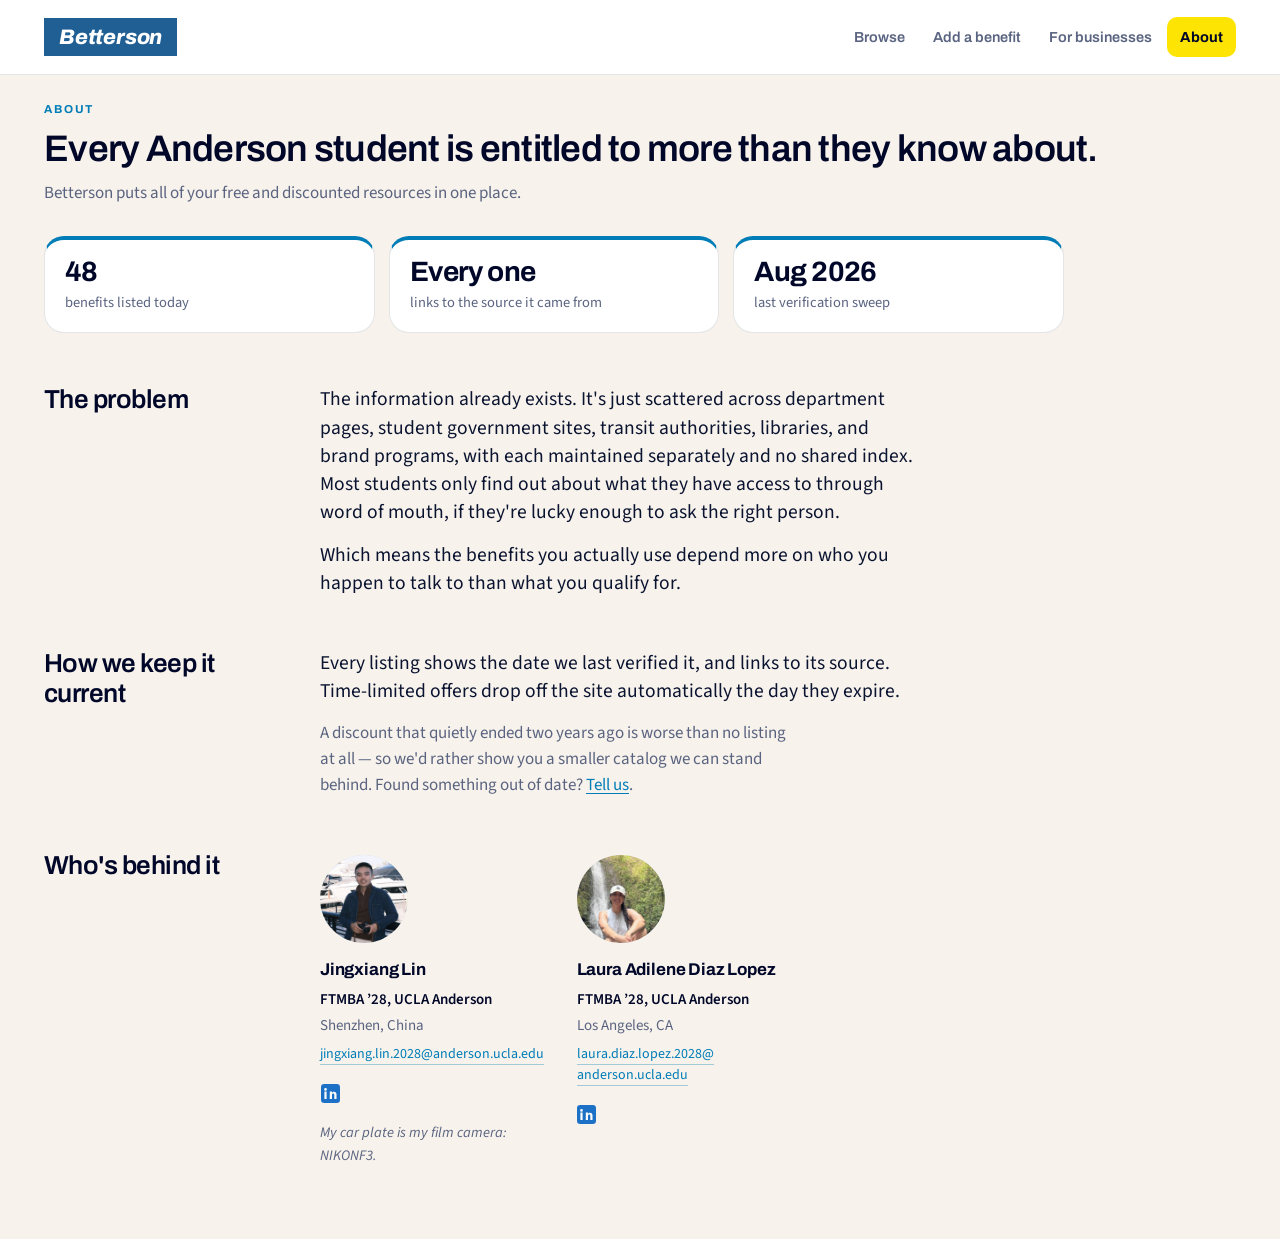
==== about.html @ f52b0e6b "Use the LinkedIn mark instead of a text link Two underlined text links stacked under each other read" ====
<!DOCTYPE html>
<html lang="en">
<head>
<meta charset="utf-8">
<meta name="viewport" content="width=device-width, initial-scale=1">
<title>About — Betterson</title>
<link rel="preconnect" href="https://fonts.googleapis.com">
<link rel="preconnect" href="https://fonts.gstatic.com" crossorigin>
<link href="https://fonts.googleapis.com/css2?family=Archivo:ital,wght@0,500;0,600;0,700;1,700;1,800&family=Archivo+Black&family=Source+Sans+3:ital,wght@0,400;0,600;0,700;1,400&display=swap" rel="stylesheet">
<link rel="stylesheet" href="css/styles.css">
</head>
<body>

<header class="topbar">
  <div class="wrap topbar-inner">
    <a class="brand" href="index.html">Betterson</a>
    <nav class="topnav" aria-label="Main">
      <a href="index.html">Browse</a>
      <a href="add.html">Add a benefit</a>
      <a href="partners.html">For businesses</a>
      <a href="about.html" aria-current="page">About</a>
    </nav>
  </div>
</header>

<div class="wrap">
  <div class="hero">
    <p class="eyebrow">About</p>
    <h1>Every Anderson student is entitled to more than they know about.</h1>
    <p class="lede">Betterson puts all of your free and discounted resources in one place.</p>
  </div>

  <div class="page">
    <div class="stats">
      <div class="stat"><b>48</b><span>benefits listed today</span></div>
      <div class="stat"><b>Every one</b><span>links to the source it came from</span></div>
      <div class="stat"><b>Aug 2026</b><span>last verification sweep</span></div>
    </div>

    <section class="section">
      <h2>The problem</h2>
      <p class="pull">The information already exists. It's just scattered across department pages, student government sites, transit authorities, libraries, and brand programs, with each maintained separately and no shared index. Most students only find out about what they have access to through word of mouth, if they're lucky enough to ask the right person.</p>
      <p class="pull">Which means the benefits you actually use depend more on who you happen to talk to than what you qualify for.</p>
    </section>

    <section class="section">
      <h2>How we keep it current</h2>
      <p class="pull">Every listing shows the date we last verified it, and links to its source. Time-limited offers drop off the site automatically the day they expire.</p>
      <p>A discount that quietly ended two years ago is worse than no listing at all — so we'd rather show you a smaller catalog we can stand behind. Found something out of date? <a href="add.html">Tell us</a>.</p>
    </section>

    <section class="section">
      <h2>Who's behind it</h2>
      <div class="teamgrid">
        <article class="member">
          <span class="avatar" data-initials="JL"><img src="img/team/jingxiang.jpg" alt="" onerror="this.remove()"></span>
          <h3>Jingxiang Lin</h3>
          <p class="role">FTMBA &rsquo;28, UCLA Anderson</p>
          <p>Shenzhen, China</p>
          <p class="memail"><a data-u="jingxiang.lin.2028" data-d="anderson.ucla.edu">jingxiang.lin.2028 [at] anderson.ucla.edu</a></p>
          <p class="mlinks"><a href="https://www.linkedin.com/in/jingxiang-lin/" target="_blank" rel="noopener" aria-label="Jingxiang Lin on LinkedIn"><svg width="19" height="19" viewBox="0 0 24 24" aria-hidden="true"><rect width="24" height="24" rx="4.2" fill="#0A66C2"/><path fill="#fff" d="M7.1 9.6H4.3V19h2.8V9.6zM5.7 5.2a1.72 1.72 0 1 0 0 3.44 1.72 1.72 0 0 0 0-3.44zM19.7 13.6c0-2.6-1.4-3.85-3.27-3.85-1.5 0-2.18.83-2.55 1.41V9.6H11.1c.04.8 0 9.4 0 9.4h2.78v-5.25c0-.25.02-.5.09-.68.2-.5.66-1.02 1.43-1.02 1.01 0 1.42.77 1.42 1.9V19h2.78v-5.4z"/></svg></a></p>
          <p class="fact">My car plate is my film camera: NIKONF3.</p>
        </article>
        <article class="member">
          <span class="avatar" data-initials="LD"><img src="img/team/laura.jpg" alt="" onerror="this.remove()"></span>
          <h3>Laura Adilene Diaz Lopez</h3>
          <p class="role">FTMBA &rsquo;28, UCLA Anderson</p>
          <p>Los Angeles, CA</p>
          <p class="memail"><a data-u="laura.diaz.lopez.2028" data-d="anderson.ucla.edu">laura.diaz.lopez.2028 [at] anderson.ucla.edu</a></p>
          <p class="mlinks"><a href="https://www.linkedin.com/in/lauraad/" target="_blank" rel="noopener" aria-label="Laura Adilene Diaz Lopez on LinkedIn"><svg width="19" height="19" viewBox="0 0 24 24" aria-hidden="true"><rect width="24" height="24" rx="4.2" fill="#0A66C2"/><path fill="#fff" d="M7.1 9.6H4.3V19h2.8V9.6zM5.7 5.2a1.72 1.72 0 1 0 0 3.44 1.72 1.72 0 0 0 0-3.44zM19.7 13.6c0-2.6-1.4-3.85-3.27-3.85-1.5 0-2.18.83-2.55 1.41V9.6H11.1c.04.8 0 9.4 0 9.4h2.78v-5.25c0-.25.02-.5.09-.68.2-.5.66-1.02 1.43-1.02 1.01 0 1.42.77 1.42 1.9V19h2.78v-5.4z"/></svg></a></p>
        </article>
      </div>
    </section>
  </div>
</div>

<script src="js/mailto.js"></script>
</body>
</html>
---- css/styles.css ----
:root{
  /* Anderson palette — fixed */
  --navy-deep:#000729;
  --blue-mid:#205F94;
  --blue-bright:#007DB7;
  --gold:#FDE403;
  --red-orange:#F64A01;
  --green:#6DA691;
  --off-white:#EDEFF0;

  /* Warm neutral for the page behind the cards. Outside the Anderson set above
     — a background tone, not a brand colour. Chosen over --off-white, which
     read as grey and dated. */
  --sand:#F7F2EB;

  /* Darkened variants of the palette. The base colours are tuned for fills and
     don't meet contrast as text or hairline edges, so each one that needs to
     carry type has a deepened twin here. Never introduce these inline. */
  --blue-press:#0069A0;    /* --blue-bright, pressed/hover */
  --on-blue:#0A4E70;       /* type on a --blue-bright wash */
  --on-green:#245446;      /* type on a --green wash */
  --on-orange:#A32E00;     /* type on a --red-orange wash */
  --gold-edge:#C9B300;     /* --gold as a visible border */

  /* Fifth category colour (Social Support). The Anderson set has no distinct
     fifth hue — --blue-mid sits too close to --blue-bright to read as a
     separate category once both are washed back to tile strength. */
  --violet:#7A4B9C;

  /* Roles */
  --bg:var(--sand);
  --surface:#fff;
  --ink:#0A1330;
  --ink-soft:#5A6480;
  --rule:rgba(10,19,48,.11);

  --radius-tile:24px;
  --radius-card:20px;
  --maxw:1240px;
  --topbar-h:74px;
}

*{box-sizing:border-box}
html{-webkit-text-size-adjust:100%}
body{
  margin:0;
  font-family:"Source Sans 3",-apple-system,BlinkMacSystemFont,"Segoe UI",sans-serif;
  color:var(--ink);
  background:var(--bg);
  min-height:100vh;
  font-size:16px;
  line-height:1.55;
}
.wrap{max-width:var(--maxw);margin:0 auto;padding:0 24px}

/* ---------- top bar: brand, search, nav ---------- */
.topbar{
  position:sticky;top:0;z-index:50;
  background:var(--surface);
  border-bottom:1px solid var(--rule)
}
.topbar-inner{display:flex;align-items:center;gap:22px;height:var(--topbar-h)}
/* Blue block, white italic wordmark — the UCLA lockup, closely followed.
   Square corners, no radius. Archivo 800 italic rather than Archivo Black,
   which ships no true italic and would fake the slant. */
.brand{
  display:inline-flex;align-items:center;
  background:var(--blue-mid);color:#fff;
  padding:7px 15px;border-radius:0;
  font-family:Archivo,sans-serif;font-weight:800;font-style:italic;
  font-size:21px;letter-spacing:-.01em;line-height:1.15;
  text-decoration:none;flex:0 0 auto;white-space:nowrap;
  transition:background .14s ease
}
.brand:hover{background:var(--navy-deep)}
.brand:focus-visible{outline:2px solid var(--blue-bright);outline-offset:3px}

.search{
  flex:1 1 auto;position:relative;display:flex;align-items:center;
  background:var(--surface);
  border:2px solid var(--blue-bright);
  border-radius:999px;
  padding:0 5px 0 20px;
  min-width:0
}
.search:focus-within{box-shadow:0 0 0 3px rgba(0,125,183,.22)}
.search input{
  flex:1 1 auto;min-width:0;
  border:0;background:none;outline:none;
  font-family:inherit;font-size:16px;color:var(--ink);
  padding:11px 10px 11px 0
}
.search input::placeholder{color:var(--ink-soft)}
.searchbtn{
  flex:0 0 auto;width:40px;height:40px;border:0;border-radius:999px;
  background:var(--blue-bright);color:#fff;cursor:pointer;
  display:flex;align-items:center;justify-content:center
}
.searchbtn:hover{background:var(--blue-press)}
.searchbtn:focus-visible{outline:2px solid var(--navy-deep);outline-offset:2px}

.topnav{display:flex;gap:2px;flex:0 0 auto;margin-left:auto}
.topnav a{
  display:flex;align-items:center;min-height:40px;padding:0 13px;
  font-family:Archivo,sans-serif;font-weight:600;font-size:14.5px;
  color:var(--ink-soft);text-decoration:none;border-radius:10px;
  white-space:nowrap;transition:background .14s ease,color .14s ease
}
.topnav a:hover{color:var(--navy-deep);background:rgba(10,19,48,.05)}
.topnav a[aria-current="page"]{background:var(--gold);color:var(--navy-deep);font-weight:700}
.topnav a:focus-visible{outline:2px solid var(--blue-bright);outline-offset:2px}

/* ---------- category bar (the signature tiles, compact) ---------- */
.catbar{background:var(--surface);border-bottom:1px solid var(--rule);padding:14px 0 16px}
.tiles{display:grid;grid-template-columns:repeat(6,1fr);gap:10px}
/* Each tile is a soft wash of its own category colour rather than the colour at
   full strength: same lightness across all five, so they read as one set and
   sit quietly on white. Text and icons stay navy so contrast never depends on
   the tint. --tint is the resting wash, --tint-on the selected one. */
.tile{
  cursor:pointer;text-align:left;
  border-radius:var(--radius-tile);
  min-height:68px;padding:11px 16px;
  display:flex;align-items:center;gap:12px;
  font-family:Archivo,sans-serif;position:relative;
  color:var(--navy-deep);
  background:var(--tint);
  border:1.5px solid transparent;
  transition:background .15s ease, border-color .15s ease, transform .16s ease
}
.tile:hover{background:var(--tint-on);transform:translateY(-2px)}
.tile:focus-visible{outline:3px solid var(--blue-bright);outline-offset:3px}
.tile svg{flex:0 0 auto;opacity:.9}
.tile .t-text{display:flex;flex-direction:column;min-width:0}
.tile .t-name{font-weight:700;font-size:16px;line-height:1.15;letter-spacing:-.01em}
.tile .t-count{font-weight:600;font-size:12px;color:var(--ink-soft);margin-top:1px}
.tile[aria-pressed="true"]{background:var(--tint-on);border-color:var(--edge)}

.tile[data-key="all"]         {--tint:rgba(0,7,41,.06);   --tint-on:rgba(0,7,41,.12);   --edge:var(--navy-deep)}
.tile[data-key="Dining"]      {--tint:rgba(253,228,3,.30);--tint-on:rgba(253,228,3,.55);--edge:var(--gold-edge)}
.tile[data-key="Shopping"]    {--tint:rgba(246,74,1,.11); --tint-on:rgba(246,74,1,.22); --edge:var(--red-orange)}
.tile[data-key="Experience"]  {--tint:rgba(0,125,183,.12);--tint-on:rgba(0,125,183,.24);--edge:var(--blue-bright)}
.tile[data-key="Transportation"]{--tint:rgba(109,166,145,.30);--tint-on:rgba(109,166,145,.50);--edge:var(--green)}
.tile[data-key="Social Support"]{--tint:rgba(122,75,156,.13);--tint-on:rgba(122,75,156,.26);--edge:var(--violet)}

/* Browse has no visible headline, but the page still needs one announced. */
.sr-only{
  position:absolute;width:1px;height:1px;padding:0;margin:-1px;
  overflow:hidden;clip:rect(0 0 0 0);white-space:nowrap;border:0
}

/* ---------- hero (About / Add / For businesses) ---------- */
.hero{padding:26px 0 4px}
.eyebrow{
  font-family:Archivo,sans-serif;font-weight:700;
  font-size:11.5px;letter-spacing:.16em;text-transform:uppercase;
  color:var(--blue-bright);margin:0 0 10px
}
/* Archivo 600 rather than Archivo Black. Browse leads with a 23px wordmark and
   18px card titles; a black-weight 40px headline on the other pages made them
   feel like a different site. */
.hero h1{
  font-family:Archivo,sans-serif;font-weight:600;
  font-size:clamp(28px,3.5vw,37px);line-height:1.1;letter-spacing:-.02em;
  margin:0 0 10px;color:var(--navy-deep)
}
.lede{max-width:62ch;font-size:17px;color:var(--ink-soft);margin:0}
.lede strong{color:var(--navy-deep);font-weight:600}

/* ---------- two-column layout ---------- */
.layout{
  display:grid;grid-template-columns:236px 1fr;gap:30px;
  align-items:start;margin:26px 0 72px
}

/* ---------- sidebar filters ---------- */
.sidebar{position:sticky;top:calc(var(--topbar-h) + 16px)}
.sidebar-head{
  display:flex;justify-content:space-between;align-items:baseline;
  gap:10px;padding:0 0 10px;border-bottom:1px solid var(--rule);margin-bottom:14px
}
.sidebar-head h2{
  font-family:Archivo,sans-serif;font-weight:700;font-size:13px;
  letter-spacing:.14em;text-transform:uppercase;color:var(--navy-deep);margin:0
}
.fg{margin-bottom:20px}
.fg h3{
  font-family:Archivo,sans-serif;font-size:11px;font-weight:700;
  letter-spacing:.13em;text-transform:uppercase;
  color:var(--ink-soft);margin:0 0 6px;padding-left:12px
}
.facets{display:flex;flex-direction:column;gap:1px}
.facet{
  display:flex;justify-content:space-between;align-items:center;gap:10px;
  width:100%;padding:7px 10px 7px 12px;
  border:0;border-left:3px solid transparent;border-radius:0 9px 9px 0;
  background:none;cursor:pointer;text-align:left;
  font-family:inherit;font-size:14.5px;color:var(--ink-soft);
  transition:background .13s ease,color .13s ease
}
.facet:hover{background:rgba(255,255,255,.7);color:var(--ink)}
.facet:focus-visible{outline:2px solid var(--blue-bright);outline-offset:-2px}
.facet-count{
  font-family:Archivo,sans-serif;font-size:12px;font-weight:700;
  color:var(--ink-soft);opacity:.75;flex:0 0 auto
}
.facet[aria-pressed="true"]{
  border-left-color:var(--blue-bright);
  background:rgba(0,125,183,.10);
  color:var(--navy-deep);font-weight:700
}
.facet[aria-pressed="true"] .facet-count{color:var(--blue-mid);opacity:1}
.facet.dur[aria-pressed="true"][data-val="Ongoing"]{
  border-left-color:var(--green);background:rgba(109,166,145,.18)
}
.facet.dur[aria-pressed="true"][data-val="Limited"]{
  border-left-color:var(--red-orange);background:rgba(246,74,1,.11)
}
.facet[data-count="0"]{opacity:.42}

.reset{
  background:none;border:0;color:var(--blue-bright);cursor:pointer;
  font-family:inherit;font-weight:600;font-size:13.5px;
  text-decoration:underline;text-underline-offset:3px;padding:2px
}
.reset:hover{color:var(--blue-mid)}
.reset:focus-visible{outline:2px solid var(--blue-bright);outline-offset:2px}

/* ---------- results ---------- */
.resultbar{
  display:flex;justify-content:space-between;align-items:center;
  gap:16px;flex-wrap:wrap;margin:0 0 14px;min-height:34px
}
.count{font-family:Archivo,sans-serif;font-weight:600;font-size:15px;color:var(--ink-soft);margin:0}
.count b{color:var(--navy-deep);font-size:21px}

.grid{
  display:grid;gap:16px;
  grid-template-columns:repeat(auto-fill,minmax(268px,1fr));
  padding-bottom:8px
}
.card{
  background:var(--surface);color:var(--ink);
  border:1px solid var(--rule);
  border-top:5px solid var(--cat,var(--blue-bright));
  border-radius:var(--radius-card);
  padding:18px 18px 15px;
  text-align:left;cursor:pointer;font-family:inherit;
  display:flex;flex-direction:column;gap:9px;
  /* Warm-toned shadows — a cool navy shadow goes muddy over the sand ground. */
  box-shadow:0 2px 5px rgba(74,52,30,.07);
  transition:transform .16s ease, box-shadow .16s ease
}
.card:hover{transform:translateY(-4px);box-shadow:0 14px 28px rgba(74,52,30,.18)}
.card:focus-visible{outline:3px solid var(--blue-bright);outline-offset:3px}
/* Icon badge + provider, sharing a line. The badge carries the category tint
   with a navy mark, so contrast never depends on which category it is. */
.cardhead{display:flex;align-items:center;gap:10px;min-width:0}
.ic{
  flex:0 0 auto;display:inline-flex;align-items:center;justify-content:center;
  width:32px;height:32px;border-radius:9px;
  background:var(--cat-soft,rgba(0,125,183,.10));color:var(--navy-deep)
}
/* Brand marks keep their own colour, so they sit on white with a hairline
   rather than a category tint that would fight them. */
.ic-brand{background:var(--surface);border:1px solid var(--rule)}
.ic img{display:block;width:100%;height:100%;object-fit:contain}
.card .provider{
  font-family:Archivo,sans-serif;font-size:11.5px;font-weight:700;
  letter-spacing:.11em;text-transform:uppercase;color:var(--ink-soft);
  min-width:0;overflow-wrap:anywhere
}
.card .title{
  font-family:Archivo,sans-serif;font-weight:700;font-size:18.5px;
  line-height:1.24;letter-spacing:-.01em;margin:0;color:var(--navy-deep)
}
.card .value{
  font-size:14.5px;color:var(--ink);font-weight:600;
  padding:9px 12px;background:var(--cat-soft,rgba(0,125,183,.10));
  border-radius:10px;border-left:3px solid var(--cat,var(--blue-bright))
}
.tagrow{display:flex;flex-wrap:wrap;gap:6px;margin-top:auto;padding-top:4px}
.tag{
  font-size:11.5px;font-weight:700;font-family:Archivo,sans-serif;
  letter-spacing:.04em;padding:4px 9px;border-radius:6px;
  background:rgba(10,19,48,.07);color:var(--ink-soft)
}
/* Seasonal, but not open yet — reads as upcoming rather than available. */
.tag.dur-soon{background:rgba(253,228,3,.42);color:var(--navy-deep)}
.tag.dur-Ongoing{background:rgba(109,166,145,.26);color:var(--on-green)}
.tag.dur-Limited{background:rgba(246,74,1,.15);color:var(--on-orange)}
.tag.elig{background:rgba(0,125,183,.14);color:var(--on-blue)}
.verified{
  font-size:12px;color:var(--ink-soft);
  border-top:1px solid var(--rule);padding-top:9px;margin-top:2px
}

/* ---------- loading / empty / error ---------- */
.notice{
  text-align:center;padding:56px 24px;
  background:var(--surface);border:1px solid var(--rule);
  border-radius:var(--radius-card)
}
.notice h3{font-family:Archivo,sans-serif;color:var(--navy-deep);margin:0 0 8px;font-size:19px}
.notice p{color:var(--ink-soft);margin:0}
.notice code{
  font-size:13px;background:rgba(10,19,48,.06);padding:2px 7px;border-radius:5px;
  color:var(--blue-mid);font-weight:600
}

/* ---------- filters button (phones only) ---------- */
.filterbtn{display:none}

/* ---------- dialogs ---------- */
dialog{
  border:0;padding:0;background:transparent;
  max-width:640px;width:calc(100% - 32px)
}
dialog::backdrop{background:rgba(0,7,41,.55);backdrop-filter:blur(3px)}
.sheet{
  background:var(--surface);color:var(--ink);
  border-radius:var(--radius-card);padding:28px;
  border-top:6px solid var(--cat,var(--blue-bright));
  box-shadow:0 24px 60px rgba(46,30,14,.34)
}
.sheet:focus{outline:none}   /* focused by script on open, not by the user */
.sheet .cardhead{margin:0}
.sheet .ic{width:36px;height:36px;border-radius:10px}
.sheet .provider{
  font-family:Archivo,sans-serif;font-size:11.5px;font-weight:700;
  letter-spacing:.11em;text-transform:uppercase;color:var(--ink-soft)
}
.sheet h2{
  font-family:"Archivo Black",Archivo,sans-serif;font-size:27px;
  line-height:1.14;letter-spacing:-.02em;margin:8px 0 14px;color:var(--navy-deep)
}
.sheet .value{
  font-size:17px;font-weight:600;padding:13px 15px;
  background:var(--cat-soft,rgba(0,125,183,.10));border-radius:12px;
  border-left:4px solid var(--cat,var(--blue-bright));margin-bottom:16px
}
.kv{display:grid;grid-template-columns:132px 1fr;gap:9px 16px;font-size:14.5px;margin-bottom:18px}
.kv dt{
  font-family:Archivo,sans-serif;font-weight:700;font-size:11.5px;
  letter-spacing:.09em;text-transform:uppercase;color:var(--ink-soft);padding-top:3px
}
.kv dd{margin:0}
.sheet .note{font-size:14.5px;color:var(--ink-soft);border-top:1px solid var(--rule);padding-top:14px;margin:0 0 18px}
.sheetfoot{display:flex;gap:10px;flex-wrap:wrap;align-items:center}
.btn{
  font-family:Archivo,sans-serif;font-weight:700;font-size:14.5px;
  padding:11px 18px;border-radius:11px;border:0;cursor:pointer;
  text-decoration:none;display:inline-block
}
.btn-primary{background:var(--blue-bright);color:#fff}
.btn-primary:hover{background:var(--blue-press)}
.btn-ghost{background:transparent;color:var(--ink-soft);border:1px solid var(--rule)}
.btn-ghost:hover{background:rgba(10,19,48,.04)}
.btn:focus-visible{outline:3px solid var(--navy-deep);outline-offset:2px}

/* filter sheet (phones) */
.filtersheet{border-top:0}
.sheet-head{display:flex;justify-content:space-between;align-items:center;margin-bottom:14px}
.sheet-head h2{margin:0;font-size:23px}
.sheet-count{
  font-family:Archivo,sans-serif;font-weight:600;font-size:14px;
  color:var(--ink-soft);margin:0 0 6px
}

/* ---------- content pages (About / Add / For businesses) ---------- */
.page{padding:26px 0 72px;max-width:1020px}
.section{margin:0 0 52px}
.section:last-child{margin-bottom:0}

/* Wide screens get an editorial split: heading holds the left column, content
   the right. Stops a 60ch measure from stranding itself against a 1240px page.
   .section.wide opts out, for sections that are one full-width block. */
@media (min-width:1024px){
  .section:not(.wide){
    display:grid;grid-template-columns:236px minmax(0,1fr);
    column-gap:40px;row-gap:0;align-items:start
  }
  .section:not(.wide) > h2{grid-column:1;grid-row:1;margin:0}
  .section:not(.wide) > :not(h2){grid-column:2}
}

/* Headings carry the section break, so the reader can find their place by
   scanning rather than by reading. */
.page h2{
  font-family:Archivo,sans-serif;font-weight:600;
  font-size:clamp(21px,2.3vw,26px);line-height:1.15;letter-spacing:-.02em;
  color:var(--navy-deep);margin:0 0 14px
}
.page p{color:var(--ink-soft);margin:0 0 14px;max-width:60ch;font-size:17px}
.page p:last-child{margin-bottom:0}
.page p.pull{font-size:19.5px;line-height:1.45;color:var(--ink)}
.page strong{color:var(--navy-deep);font-weight:600}
.page a{color:var(--blue-bright);text-decoration:underline;text-underline-offset:3px}
.page a:focus-visible{outline:2px solid var(--blue-bright);outline-offset:2px}

/* ---------- team ---------- */
.teamgrid{
  display:grid;grid-template-columns:repeat(auto-fill,minmax(228px,1fr));
  gap:28px 26px;margin-top:4px
}
.member{min-width:0}
/* Initials sit underneath; the photo covers them, and removes itself if it
   fails to load, so a missing file degrades instead of breaking. */
.avatar{
  position:relative;overflow:hidden;
  display:flex;align-items:center;justify-content:center;
  width:88px;height:88px;border-radius:999px;margin-bottom:14px;
  background:rgba(0,125,183,.13);color:var(--blue-mid);
  font-family:Archivo,sans-serif;font-weight:700;font-size:27px;letter-spacing:.01em
}
.avatar::before{content:attr(data-initials)}
.avatar img{position:absolute;inset:0;width:100%;height:100%;object-fit:cover}
.member h3{
  font-family:Archivo,sans-serif;font-size:17px;font-weight:700;
  letter-spacing:-.01em;color:var(--navy-deep);margin:0 0 5px
}
.member p{margin:0 0 3px;font-size:15px;max-width:none}
.member .role{color:var(--navy-deep);font-weight:600}
.member .memail{margin-top:6px;font-size:14px;overflow-wrap:break-word}
/* Icon-only link. The box is larger than the mark so it's a real tap target;
   the negative left margin keeps the icon optically aligned with the text
   above it rather than indented by its own padding. */
.member .mlinks{margin-top:9px;line-height:0}
.member .mlinks a{
  display:inline-flex;align-items:center;justify-content:center;
  width:38px;height:38px;margin-left:-9px;border-radius:10px;
  border-bottom:0;opacity:.92;transition:opacity .14s ease,background .14s ease
}
.member .mlinks a:hover{opacity:1;background:rgba(10,19,48,.05);border-bottom:0}
.member .mlinks a:focus-visible{outline:2px solid var(--blue-bright);outline-offset:1px}
.member .memail a{
  color:var(--blue-bright);text-decoration:none;
  border-bottom:1px solid rgba(0,125,183,.35)
}
.member .memail a:hover{color:var(--blue-press);border-bottom-color:currentColor}
.member .memail a:focus-visible,
.member .mlinks a:focus-visible{outline:2px solid var(--blue-bright);outline-offset:2px}
.member .fact{margin-top:10px;font-size:14.5px;color:var(--ink-soft);font-style:italic}

/* Three facts, stated as numbers rather than sentences. */
.stats{display:grid;grid-template-columns:repeat(3,1fr);gap:14px;margin:0 0 52px}
.stat{
  background:var(--surface);border:1px solid var(--rule);
  border-top:4px solid var(--blue-bright);
  border-radius:var(--radius-card);padding:18px 20px
}
.stat b{
  display:block;font-family:Archivo,sans-serif;font-weight:700;
  font-size:28px;line-height:1;letter-spacing:-.02em;
  color:var(--navy-deep);margin-bottom:6px
}
.stat span{font-size:14.5px;color:var(--ink-soft);display:block}

.minigrid{display:grid;grid-template-columns:repeat(auto-fill,minmax(232px,1fr));gap:14px}
/* The option worth leading with, marked rather than boxed off on its own. */
.mini.lead{border-color:var(--blue-bright);box-shadow:0 2px 6px rgba(0,125,183,.10)}
.mini.lead h3{color:var(--blue-bright)}
.mini{
  background:var(--surface);border:1px solid var(--rule);
  border-radius:16px;padding:16px 18px
}
.mini h3{
  font-family:Archivo,sans-serif;font-size:16px;font-weight:700;
  color:var(--navy-deep);margin:0 0 4px;letter-spacing:-.01em
}
.mini p{font-size:14.5px;margin:0;color:var(--ink-soft)}

.pledge{list-style:none;margin:0;padding:0;max-width:60ch}
.pledge li{
  position:relative;padding-left:30px;margin-bottom:11px;
  color:var(--ink-soft);font-size:17px
}
.pledge li:last-child{margin-bottom:0}
.pledge li::before{
  content:"✓";position:absolute;left:4px;top:0;
  color:var(--on-green);font-weight:700
}

/* ---------- forms ---------- */
.form{max-width:60ch}
.formintro{margin-bottom:34px}
.hp{position:absolute;left:-9999px;width:1px;height:1px;overflow:hidden}

.formstep{
  background:var(--surface);border:1px solid var(--rule);
  border-radius:var(--radius-card);padding:24px 26px;margin:0 0 20px
}
.formstep h2{
  display:flex;align-items:center;gap:11px;
  font-size:20px;margin:0 0 20px
}
.stepnum{
  flex:0 0 auto;display:inline-flex;align-items:center;justify-content:center;
  width:28px;height:28px;border-radius:999px;
  background:var(--navy-deep);color:#fff;
  font-family:Archivo,sans-serif;font-weight:700;font-size:14px
}

/* Qualifier in a section heading — reads as a note, not part of the title. */
.opt{font-weight:600;font-size:15px;color:var(--ink-soft);letter-spacing:0}
.field{margin:0 0 20px;border:0;padding:0;min-width:0}
.field:last-child{margin-bottom:0}
.field > label, .field > legend{
  display:block;padding:0;
  font-family:Archivo,sans-serif;font-weight:700;font-size:14.5px;
  color:var(--navy-deep);margin-bottom:5px
}
.hint{
  display:block;font-size:14px;color:var(--ink-soft);
  margin:-2px 0 8px;max-width:52ch
}
.field input[type=text],
.field input[type=email],
.field input[type=url],
.field input[type=date],
.field select,
.field textarea{
  width:100%;padding:11px 13px;
  font-family:inherit;font-size:16px;color:var(--ink);
  background:var(--surface);
  border:1.5px solid rgba(10,19,48,.22);border-radius:11px
}
.field textarea{resize:vertical;min-height:110px;line-height:1.5}
.field input:focus, .field select:focus, .field textarea:focus{
  outline:none;border-color:var(--blue-bright);
  box-shadow:0 0 0 3px rgba(0,125,183,.18)
}
.field input[type=file]{
  width:100%;font-family:inherit;font-size:14.5px;color:var(--ink-soft)
}
.field input[type=file]::file-selector-button{
  font-family:Archivo,sans-serif;font-weight:700;font-size:14px;
  padding:9px 14px;margin-right:12px;cursor:pointer;
  border:1px solid var(--rule);border-radius:10px;
  background:var(--bg);color:var(--navy-deep)
}

.row{display:flex;gap:14px;align-items:flex-start}
.row .field{flex:1 1 auto}
/* Wide enough that this field's error message doesn't wrap to a sliver. */
.row .narrow{flex:0 0 150px}

.radios{display:flex;flex-wrap:wrap;gap:8px 18px}
.radios.stack{flex-direction:column;gap:9px}
.radios label{
  display:flex;align-items:center;gap:8px;
  font-size:16px;color:var(--ink);cursor:pointer;min-height:32px
}
.radios input[type=radio]{width:19px;height:19px;accent-color:var(--blue-bright);cursor:pointer}

.subfield{margin:14px 0 0;padding:14px 0 0;border-top:1px solid var(--rule)}

.counter{font-size:13.5px;color:var(--ink-soft);margin:6px 0 0}
.counter.over{color:var(--on-orange);font-weight:600}
.creditpreview{
  font-size:14.5px;color:var(--ink-soft);margin:10px 0 0;
  padding:9px 12px;background:var(--bg);border-radius:9px
}
.creditpreview b{color:var(--navy-deep)}

/* Errors sit against the field they belong to, never in one banner at the top. */
.fielderr[hidden]{display:none}   /* beats the display:flex below */
.fielderr{
  font-size:14px;color:var(--on-orange);font-weight:600;
  margin:7px 0 0;display:flex;gap:7px;align-items:flex-start
}
.fielderr::before{content:"!";flex:0 0 auto;
  display:inline-flex;align-items:center;justify-content:center;
  width:17px;height:17px;border-radius:999px;margin-top:1px;
  background:var(--red-orange);color:#fff;font-size:12px;font-weight:700}
.field.invalid input, .field.invalid select, .field.invalid textarea{
  border-color:var(--red-orange)
}
.field.invalid input:focus, .field.invalid select:focus, .field.invalid textarea:focus{
  box-shadow:0 0 0 3px rgba(246,74,1,.16)
}

.formfoot{display:flex;flex-direction:column;gap:12px;align-items:flex-start}
.formfoot .btn{font-size:16px;padding:13px 24px}
.formnote{font-size:14.5px;color:var(--on-orange);font-weight:600;margin:0}

.success{
  background:var(--surface);border:1px solid var(--rule);
  border-left:5px solid var(--green);
  border-radius:var(--radius-card);padding:26px 28px;max-width:60ch
}
.success h2{font-size:23px;margin:0 0 12px}
.success p{margin:0 0 12px}
.success dl{
  display:grid;grid-template-columns:auto 1fr;gap:6px 16px;
  margin:0 0 18px;font-size:15px
}
.success dt{
  font-family:Archivo,sans-serif;font-weight:700;font-size:11.5px;
  letter-spacing:.09em;text-transform:uppercase;color:var(--ink-soft);padding-top:3px
}
.success dd{margin:0;color:var(--ink)}
.success:focus{outline:none}

@media (max-width:767px){
  .formstep{padding:20px 18px}
  .row{flex-direction:column;gap:0}
  .row .narrow{flex:1 1 auto;width:100%}
  .formfoot .btn{width:100%;justify-content:center}
}

.contactline{margin:0}
.contactline a{
  display:inline-flex;align-items:center;gap:10px;
  font-family:Archivo,sans-serif;font-weight:700;font-size:16px;
  color:var(--blue-bright);text-decoration:none;
  padding:13px 20px;border-radius:12px;
  background:var(--surface);border:1px solid var(--rule);
  transition:border-color .14s ease, color .14s ease
}
.contactline a:hover{border-color:var(--blue-bright);color:var(--blue-press)}
.contactline a:focus-visible{outline:2px solid var(--blue-bright);outline-offset:2px}
.contactline a svg{flex:0 0 auto}

@media (max-width:767px){
  .contactline a{font-size:14.5px;padding:12px 15px;overflow-wrap:anywhere}
}

/* ---------- tablet (768–1023px) ---------- */
@media (max-width:1023px){
  .topbar-inner{gap:16px}
  .topnav a{padding:0 10px;font-size:13.5px}
  .tiles{grid-template-columns:repeat(2,1fr)}
  .tile[data-key="all"]{grid-column:1 / -1;min-height:56px}
  /* "all" spans the row, so an even tile count leaves the last one orphaned in
     a half-width cell. Let it span instead. Self-adjusting if a category is
     added or removed. */
  .tile:last-child:nth-child(even){grid-column:1 / -1}
  .layout{grid-template-columns:206px 1fr;gap:22px}
  .grid{grid-template-columns:1fr}
  .kv{grid-template-columns:1fr;gap:3px 0}
  .kv dd{margin-bottom:9px}
}

/* ---------- phone (<768px) ---------- */
@media (max-width:767px){
  .wrap{padding:0 16px}
  /* Keep .wrap's 16px gutter — a bare `padding:10px 0` here overrides it and
     pins the logo to the screen edge. */
  .topbar-inner{height:auto;padding:10px 16px;flex-wrap:wrap;gap:10px}
  /* Logo centred on phones only — desktop keeps it left of the search bar.
     The nav takes a full row, so the brand is alone on its own and the auto
     margins centre the block without stretching it. */
  .brand{font-size:20px;margin-inline:auto}
  .search{order:3;flex:1 1 100%;padding-left:16px}
  .topnav{order:2;flex:1 1 100%;justify-content:center;margin-left:0;gap:0}
  .topnav a{padding:0 9px;font-size:13px;min-height:38px}

  .catbar{padding:12px 0 14px}
  .tile{min-height:62px;padding:10px 14px;border-radius:20px}
  .tile .t-name{font-size:15.5px}

  .hero{padding:18px 0 2px}
  .lede{font-size:16px}
  .stats{grid-template-columns:1fr;gap:10px;margin-bottom:38px}
  .member .mlinks a{width:44px;height:44px;margin-left:-12px}
  .section{margin-bottom:38px}
  .feature{padding:20px}

  .layout{grid-template-columns:1fr;gap:0;margin-top:16px}
  .sidebar{display:none}          /* lives in the filter sheet instead */

  .resultbar{margin-bottom:12px}
  .filterbtn{
    display:flex;align-items:center;gap:7px;
    min-height:44px;padding:0 15px;border-radius:11px;cursor:pointer;
    border:1px solid var(--rule);background:var(--surface);color:var(--navy-deep);
    font-family:Archivo,sans-serif;font-weight:700;font-size:14.5px
  }
  .filterbtn:focus-visible{outline:2px solid var(--blue-bright);outline-offset:2px}
  .filterbtn .badge[hidden]{display:none}
  .filterbtn .badge{
    display:inline-flex;align-items:center;justify-content:center;
    min-width:21px;height:21px;padding:0 6px;border-radius:999px;
    background:var(--blue-bright);color:#fff;font-size:12.5px
  }

  /* Sheets rise from the bottom, where a thumb already is. */
  dialog{width:100%;max-width:none;margin:auto 0 0;max-height:92dvh}
  dialog[open]{animation:sheet-rise .24s cubic-bezier(.2,.7,.3,1)}
  @keyframes sheet-rise{from{transform:translateY(100%)}to{transform:none}}
  .sheet{
    border-radius:22px 22px 0 0;
    padding:22px 18px calc(22px + env(safe-area-inset-bottom));
    max-height:92dvh;overflow-y:auto;-webkit-overflow-scrolling:touch
  }
  .sheet h2{font-size:24px}
  .facet{min-height:44px;font-size:15.5px}
  .btn{min-height:44px;display:inline-flex;align-items:center}
  .reset{min-height:44px;display:inline-flex;align-items:center}
}

@media (prefers-reduced-motion:reduce){
  *{transition:none!important;animation:none!important}
}
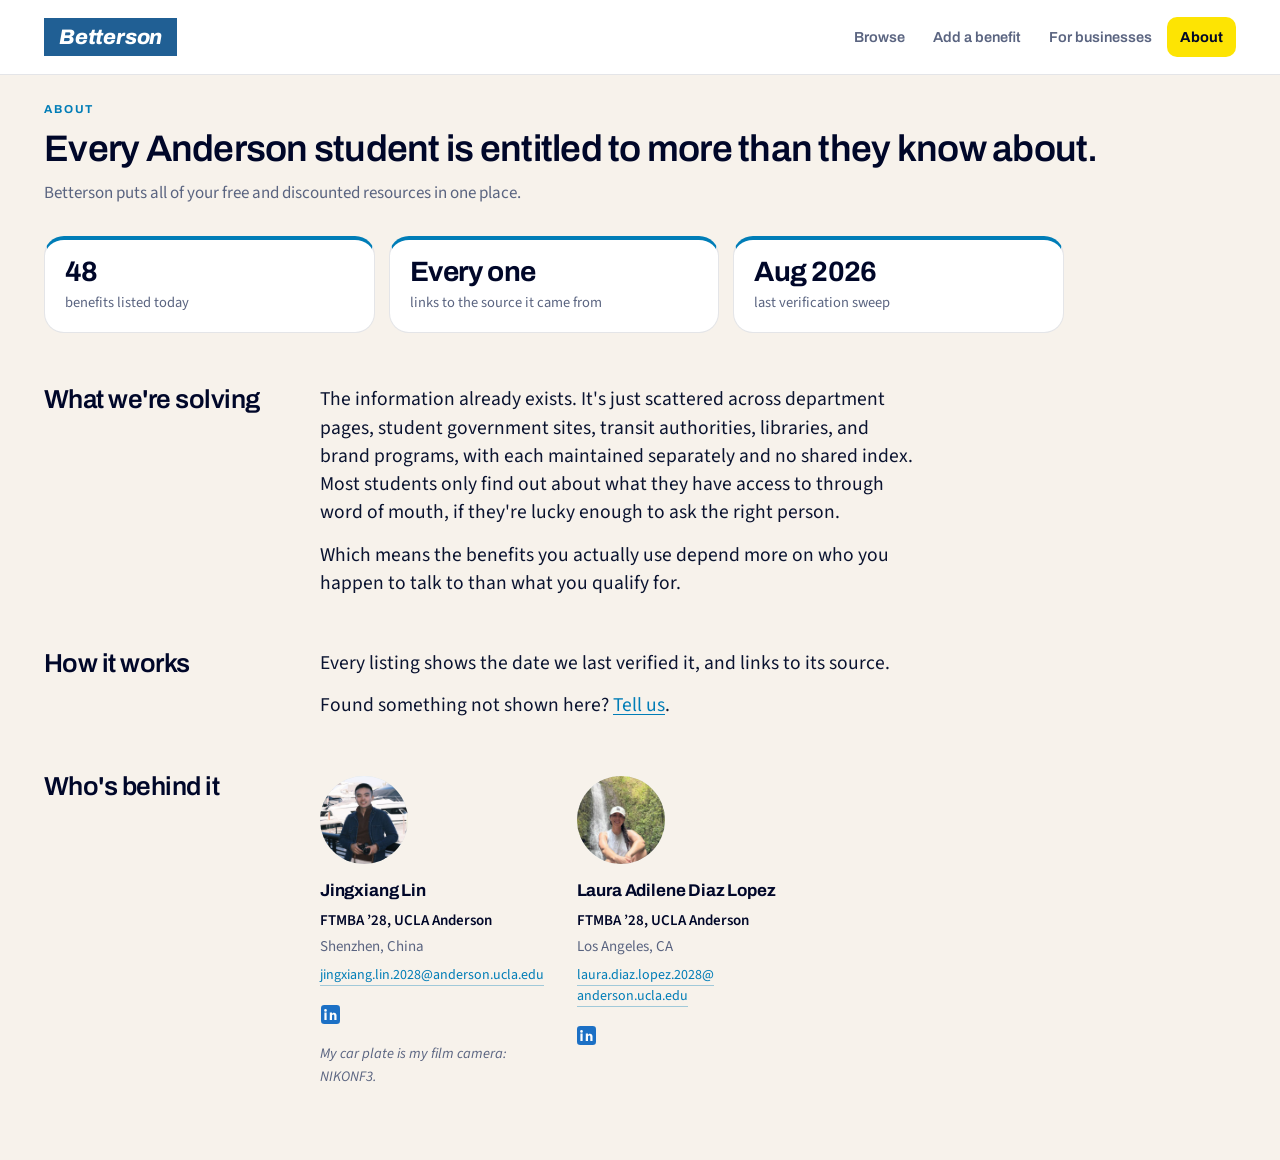
==== commit e1243b47: "Rename the About sections and trim How it works - "The problem" → "What we're solving" - "How we kee" ====
--- a/about.html
+++ b/about.html
@@ -38,15 +38,15 @@
     </div>
 
     <section class="section">
-      <h2>The problem</h2>
+      <h2>What we're solving</h2>
       <p class="pull">The information already exists. It's just scattered across department pages, student government sites, transit authorities, libraries, and brand programs, with each maintained separately and no shared index. Most students only find out about what they have access to through word of mouth, if they're lucky enough to ask the right person.</p>
       <p class="pull">Which means the benefits you actually use depend more on who you happen to talk to than what you qualify for.</p>
     </section>
 
     <section class="section">
-      <h2>How we keep it current</h2>
-      <p class="pull">Every listing shows the date we last verified it, and links to its source. Time-limited offers drop off the site automatically the day they expire.</p>
-      <p>A discount that quietly ended two years ago is worse than no listing at all — so we'd rather show you a smaller catalog we can stand behind. Found something out of date? <a href="add.html">Tell us</a>.</p>
+      <h2>How it works</h2>
+      <p class="pull">Every listing shows the date we last verified it, and links to its source.</p>
+      <p class="pull">Found something not shown here? <a href="add.html">Tell us</a>.</p>
     </section>
 
     <section class="section">
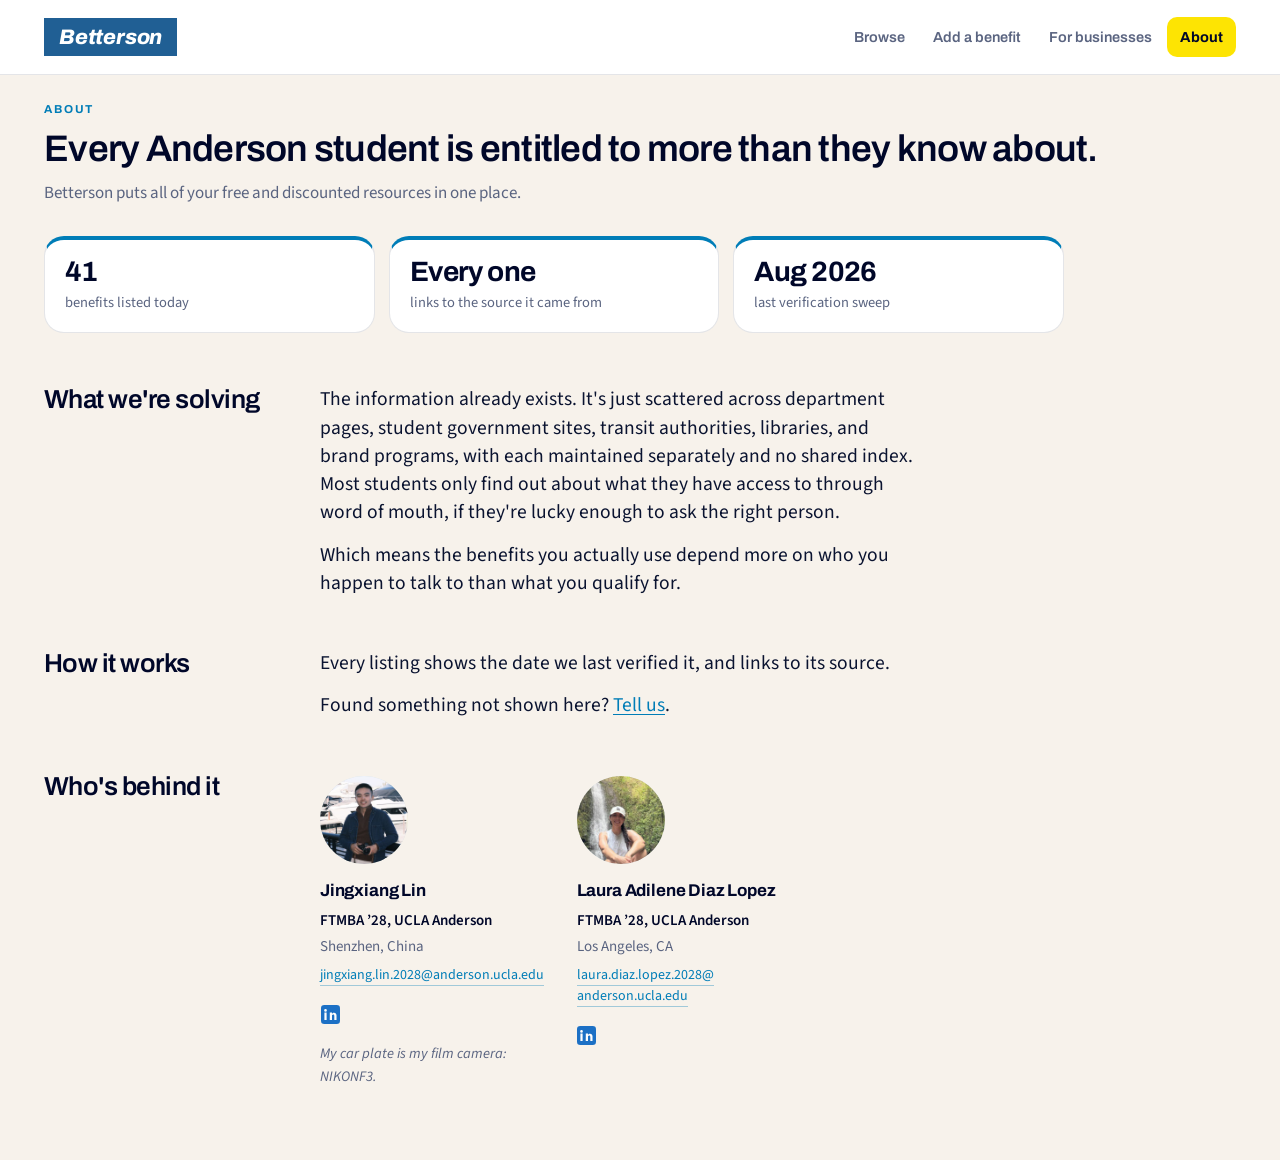
==== commit 5b054a07: "Apply Laura's content review Catalog 48 -> 41. Every new link checked live before it went in.  Remov" ====
--- a/about.html
+++ b/about.html
@@ -32,7 +32,7 @@
 
   <div class="page">
     <div class="stats">
-      <div class="stat"><b>48</b><span>benefits listed today</span></div>
+      <div class="stat"><b>41</b><span>benefits listed today</span></div>
       <div class="stat"><b>Every one</b><span>links to the source it came from</span></div>
       <div class="stat"><b>Aug 2026</b><span>last verification sweep</span></div>
     </div>
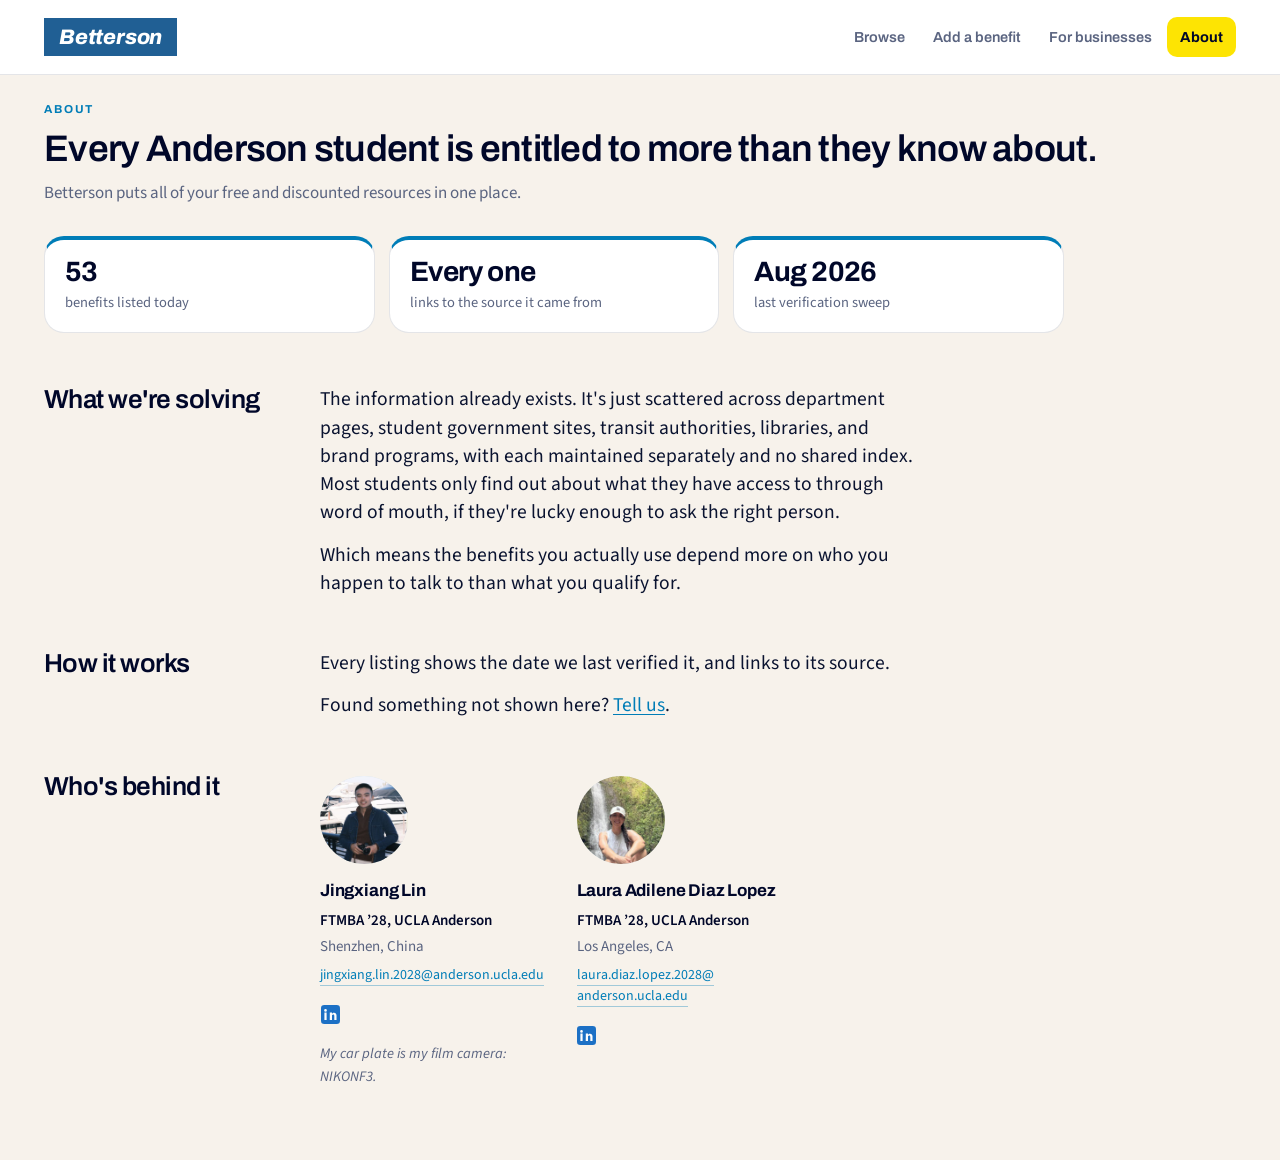
==== commit 509cbb9b: "Add twelve benefits, including two Anderson-only Catalog 41 -> 53. Anderson-eligible listings go fro" ====
--- a/about.html
+++ b/about.html
@@ -32,7 +32,7 @@
 
   <div class="page">
     <div class="stats">
-      <div class="stat"><b>41</b><span>benefits listed today</span></div>
+      <div class="stat"><b>53</b><span>benefits listed today</span></div>
       <div class="stat"><b>Every one</b><span>links to the source it came from</span></div>
       <div class="stat"><b>Aug 2026</b><span>last verification sweep</span></div>
     </div>
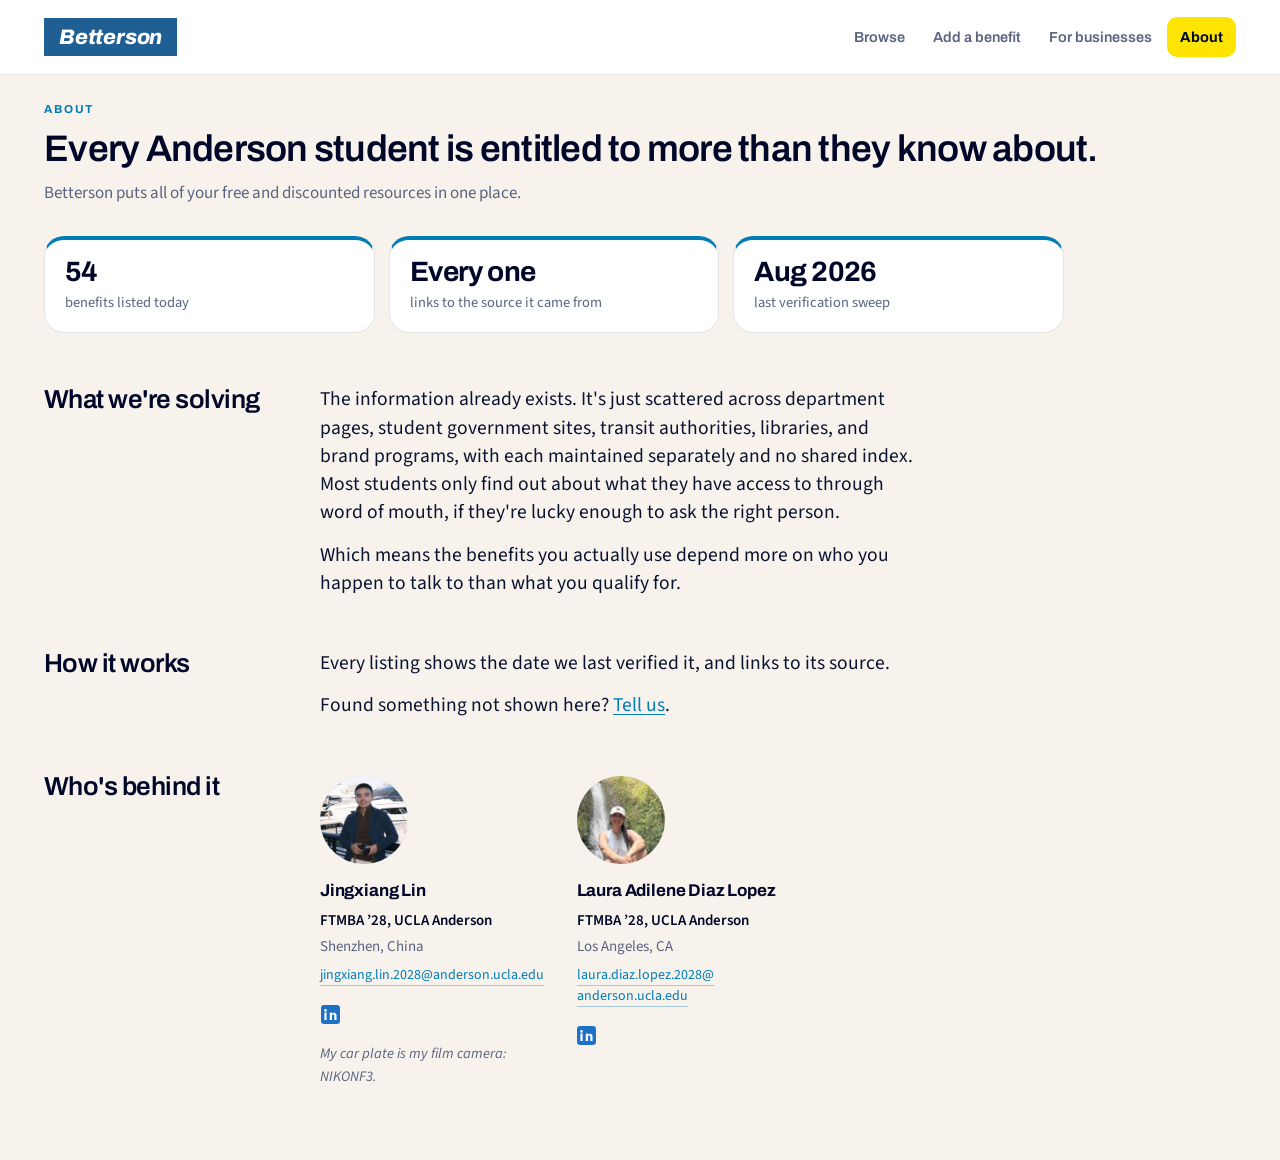
==== commit 350d5ba3: "Split Anderson's print quota out of the GSRC listing These were two programmes in one card. The GSRC" ====
--- a/about.html
+++ b/about.html
@@ -32,7 +32,7 @@
 
   <div class="page">
     <div class="stats">
-      <div class="stat"><b>53</b><span>benefits listed today</span></div>
+      <div class="stat"><b>54</b><span>benefits listed today</span></div>
       <div class="stat"><b>Every one</b><span>links to the source it came from</span></div>
       <div class="stat"><b>Aug 2026</b><span>last verification sweep</span></div>
     </div>
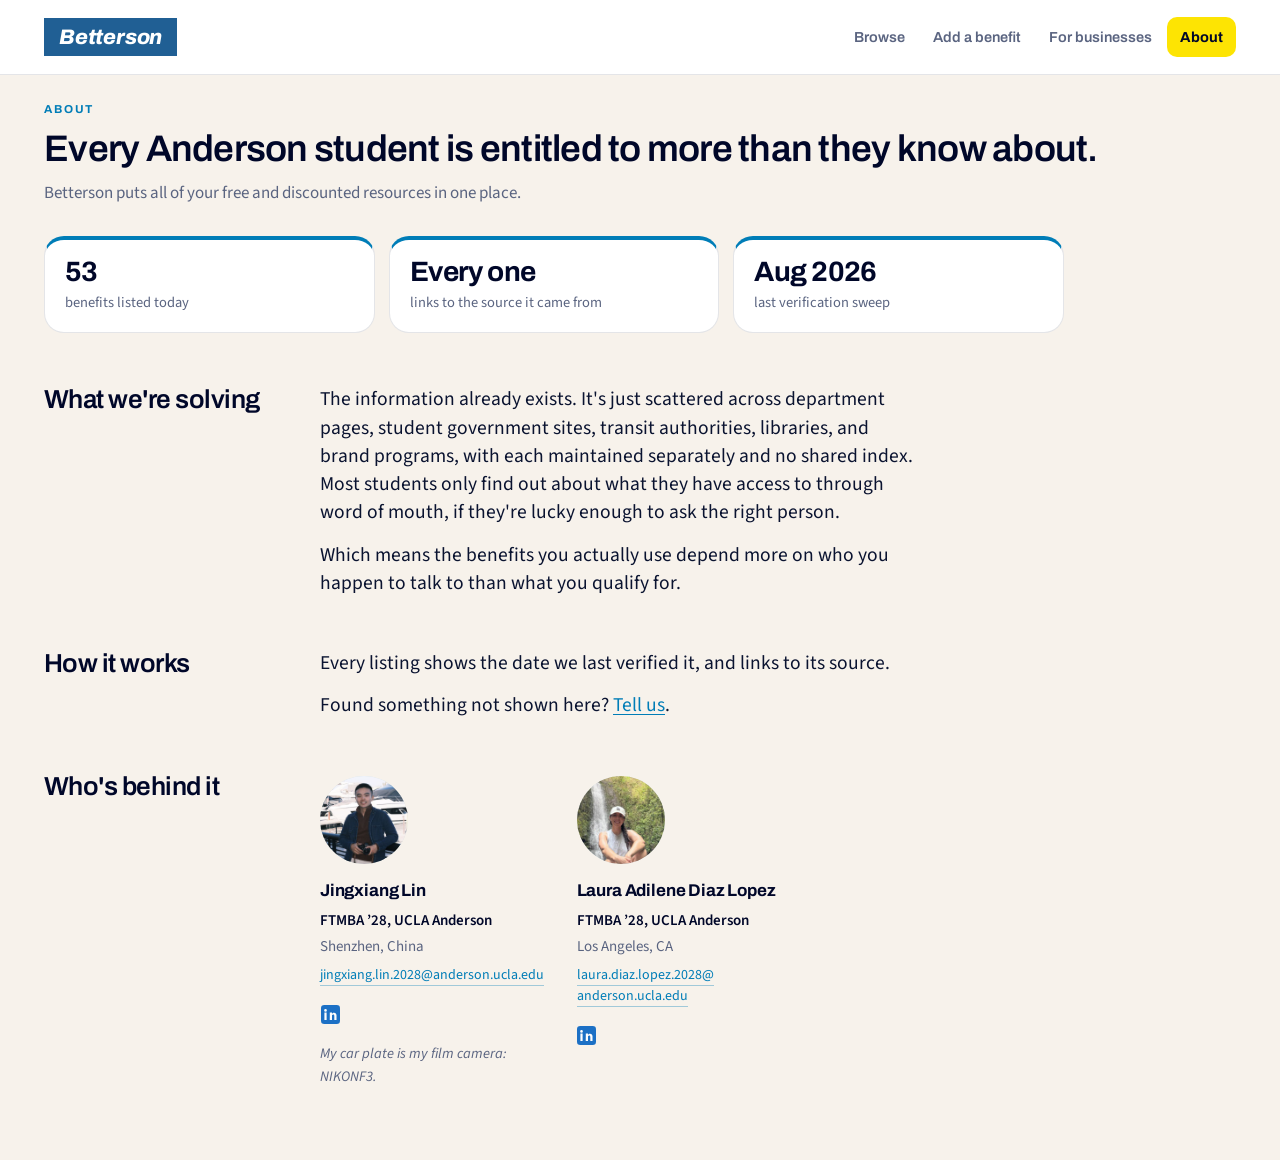
==== commit 2db81f88: "Title the printing entry with the credit behind it Back to one card. The $100 credit and the 250 pag" ====
--- a/about.html
+++ b/about.html
@@ -32,7 +32,7 @@
 
   <div class="page">
     <div class="stats">
-      <div class="stat"><b>54</b><span>benefits listed today</span></div>
+      <div class="stat"><b>53</b><span>benefits listed today</span></div>
       <div class="stat"><b>Every one</b><span>links to the source it came from</span></div>
       <div class="stat"><b>Aug 2026</b><span>last verification sweep</span></div>
     </div>
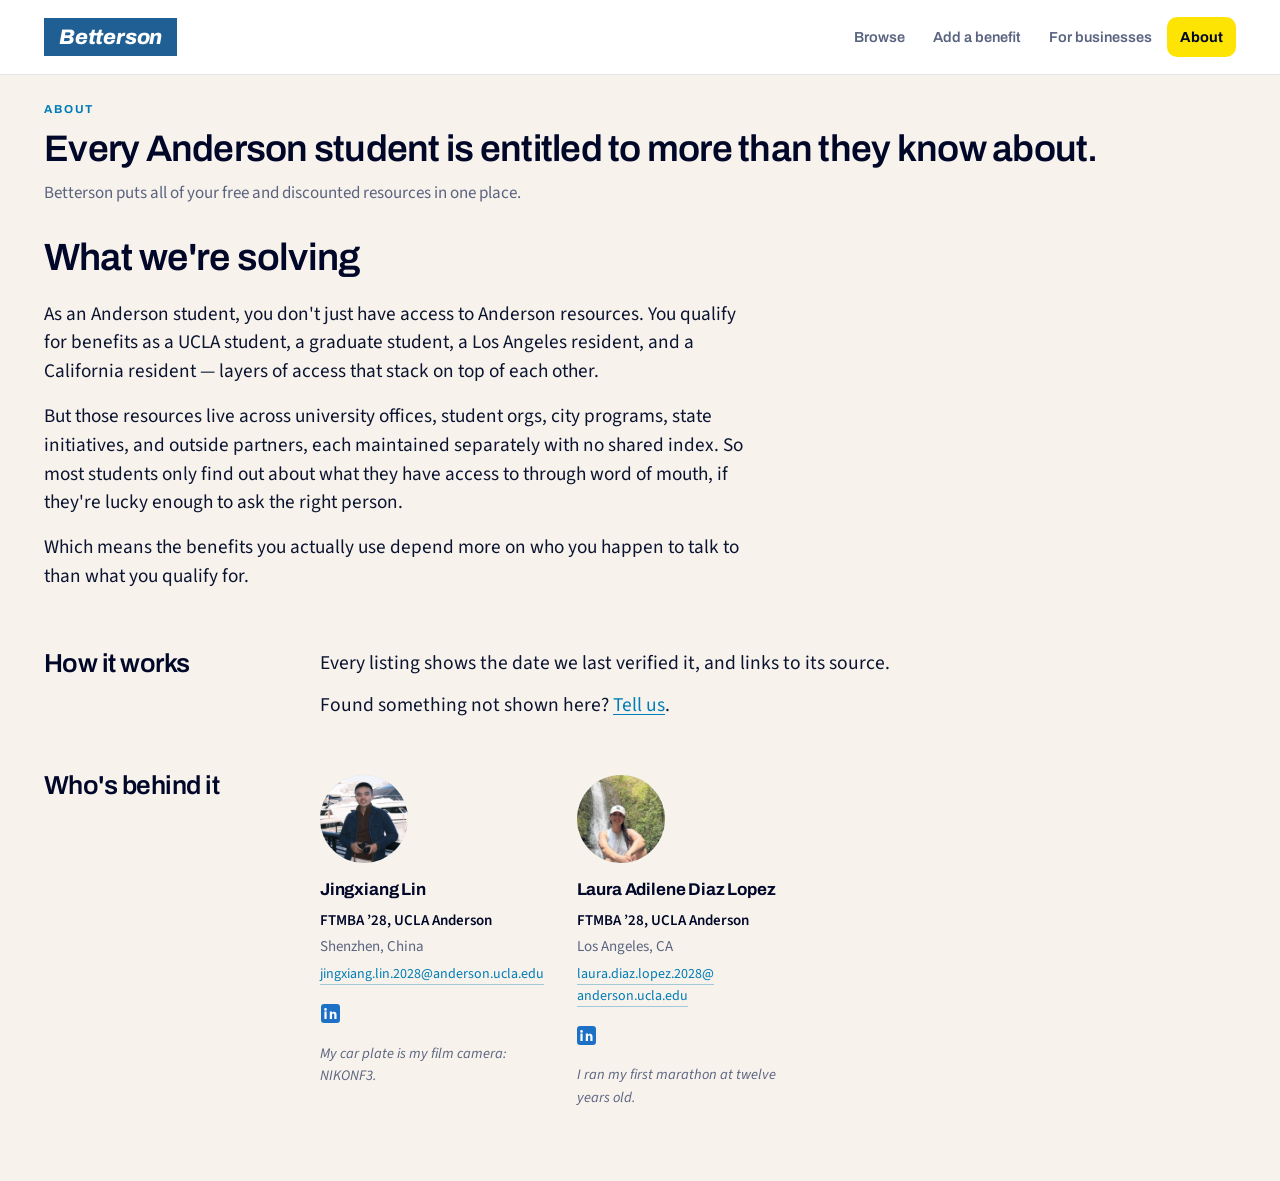
==== commit 039294b8: "Make What we're solving the About page's centrepiece Removes the three stat boxes. They were the fir" ====
--- a/about.html
+++ b/about.html
@@ -31,15 +31,10 @@
   </div>
 
   <div class="page">
-    <div class="stats">
-      <div class="stat"><b>53</b><span>benefits listed today</span></div>
-      <div class="stat"><b>Every one</b><span>links to the source it came from</span></div>
-      <div class="stat"><b>Aug 2026</b><span>last verification sweep</span></div>
-    </div>
-
-    <section class="section">
+    <section class="section wide solving">
       <h2>What we're solving</h2>
-      <p class="pull">The information already exists. It's just scattered across department pages, student government sites, transit authorities, libraries, and brand programs, with each maintained separately and no shared index. Most students only find out about what they have access to through word of mouth, if they're lucky enough to ask the right person.</p>
+      <p class="pull">As an Anderson student, you don't just have access to Anderson resources. You qualify for benefits as a UCLA student, a graduate student, a Los Angeles resident, and a California resident — layers of access that stack on top of each other.</p>
+      <p class="pull">But those resources live across university offices, student orgs, city programs, state initiatives, and outside partners, each maintained separately with no shared index. So most students only find out about what they have access to through word of mouth, if they're lucky enough to ask the right person.</p>
       <p class="pull">Which means the benefits you actually use depend more on who you happen to talk to than what you qualify for.</p>
     </section>
 
@@ -68,6 +63,7 @@
           <p>Los Angeles, CA</p>
           <p class="memail"><a data-u="laura.diaz.lopez.2028" data-d="anderson.ucla.edu">laura.diaz.lopez.2028 [at] anderson.ucla.edu</a></p>
           <p class="mlinks"><a href="https://www.linkedin.com/in/lauraad/" target="_blank" rel="noopener" aria-label="Laura Adilene Diaz Lopez on LinkedIn"><svg width="19" height="19" viewBox="0 0 24 24" aria-hidden="true"><rect width="24" height="24" rx="4.2" fill="#0A66C2"/><path fill="#fff" d="M7.1 9.6H4.3V19h2.8V9.6zM5.7 5.2a1.72 1.72 0 1 0 0 3.44 1.72 1.72 0 0 0 0-3.44zM19.7 13.6c0-2.6-1.4-3.85-3.27-3.85-1.5 0-2.18.83-2.55 1.41V9.6H11.1c.04.8 0 9.4 0 9.4h2.78v-5.25c0-.25.02-.5.09-.68.2-.5.66-1.02 1.43-1.02 1.01 0 1.42.77 1.42 1.9V19h2.78v-5.4z"/></svg></a></p>
+          <p class="fact">I ran my first marathon at twelve years old.</p>
         </article>
       </div>
     </section>
--- a/css/styles.css
+++ b/css/styles.css
@@ -165,6 +165,11 @@
   margin:0 0 10px;color:var(--navy-deep)
 }
 .lede{max-width:62ch;font-size:17px;color:var(--ink-soft);margin:0}
+/* A lede with nothing beside it leaves a third of the row empty at 62ch and
+   breaks into three stubby lines. Widen the measure where the lede stands
+   alone — it's two sentences, not running text, so the tighter measure that
+   body copy needs isn't buying anything here. */
+.hero.wide .lede{max-width:84ch}
 .lede strong{color:var(--navy-deep);font-weight:600}
 
 /* ---------- two-column layout ---------- */
@@ -369,6 +374,15 @@
 
 /* ---------- content pages (About / Add / For businesses) ---------- */
 .page{padding:26px 0 72px;max-width:1020px}
+
+/* Add a benefit is a single narrow column with no second column to balance it,
+   so on a wide screen it strands itself against the left edge. Centre the
+   column and the short heading above it. Field labels stay left-aligned —
+   centred labels make a form harder to scan, not friendlier. */
+.page.centered{max-width:60ch;margin-inline:auto}
+.page.centered .form{max-width:none}
+.hero.center{text-align:center;max-width:60ch;margin-inline:auto}
+.hero.center .lede{max-width:none}
 .section{margin:0 0 52px}
 .section:last-child{margin-bottom:0}
 
@@ -392,6 +406,9 @@
   color:var(--navy-deep);margin:0 0 14px
 }
 .page p{color:var(--ink-soft);margin:0 0 14px;max-width:60ch;font-size:17px}
+/* For a single sentence in a wide column, 60ch isn't a reading measure, it's
+   just an early line break. Only for one-liners — running paragraphs keep it. */
+.page p.oneline{max-width:86ch}
 .page p:last-child{margin-bottom:0}
 .page p.pull{font-size:19.5px;line-height:1.45;color:var(--ink)}
 .page strong{color:var(--navy-deep);font-weight:600}
@@ -442,19 +459,14 @@
 .member .mlinks a:focus-visible{outline:2px solid var(--blue-bright);outline-offset:2px}
 .member .fact{margin-top:10px;font-size:14.5px;color:var(--ink-soft);font-style:italic}
 
-/* Three facts, stated as numbers rather than sentences. */
-.stats{display:grid;grid-template-columns:repeat(3,1fr);gap:14px;margin:0 0 52px}
-.stat{
-  background:var(--surface);border:1px solid var(--rule);
-  border-top:4px solid var(--blue-bright);
-  border-radius:var(--radius-card);padding:18px 20px
-}
-.stat b{
-  display:block;font-family:Archivo,sans-serif;font-weight:700;
-  font-size:28px;line-height:1;letter-spacing:-.02em;
-  color:var(--navy-deep);margin-bottom:6px
-}
-.stat span{font-size:14.5px;color:var(--ink-soft);display:block}
+/* The argument the whole site rests on, so it gets the page rather than
+   sharing a row with a 236px heading column like the sections beneath it.
+   Set in type, not in a panel — the boxes that used to sit here were the
+   reason this page led with decoration instead of the point. */
+.solving{margin-bottom:58px}
+.solving > h2{font-size:clamp(27px,3.4vw,38px);margin-bottom:20px}
+.solving p.pull{font-size:clamp(18px,1.5vw,20.5px);line-height:1.5;max-width:70ch}
+.solving p.pull + p.pull{margin-top:16px}
 
 .minigrid{display:grid;grid-template-columns:repeat(auto-fill,minmax(232px,1fr));gap:14px}
 /* The option worth leading with, marked rather than boxed off on its own. */
@@ -470,7 +482,10 @@
 }
 .mini p{font-size:14.5px;margin:0;color:var(--ink-soft)}
 
-.pledge{list-style:none;margin:0;padding:0;max-width:60ch}
+/* Checklist items are single sentences, not running text. At 60ch the longest
+   one wrapped a two-letter word onto a line of its own with 500px of column
+   sitting empty beside it. */
+.pledge{list-style:none;margin:0;padding:0;max-width:74ch}
 .pledge li{
   position:relative;padding-left:30px;margin-bottom:11px;
   color:var(--ink-soft);font-size:17px
@@ -604,7 +619,11 @@
 
 @media (max-width:767px){
   .formstep{padding:20px 18px}
-  .row{flex-direction:column;gap:0}
+  /* Stacked, both fields run the full width. The parent sets align-items to
+     flex-start for the side-by-side case, which in a column makes each field
+     shrink to its own content — First name ended up narrower than Last
+     initial, which is exactly backwards. */
+  .row{flex-direction:column;gap:0;align-items:stretch}
   .row .narrow{flex:1 1 auto;width:100%}
   .formfoot .btn{width:100%;justify-content:center}
 }
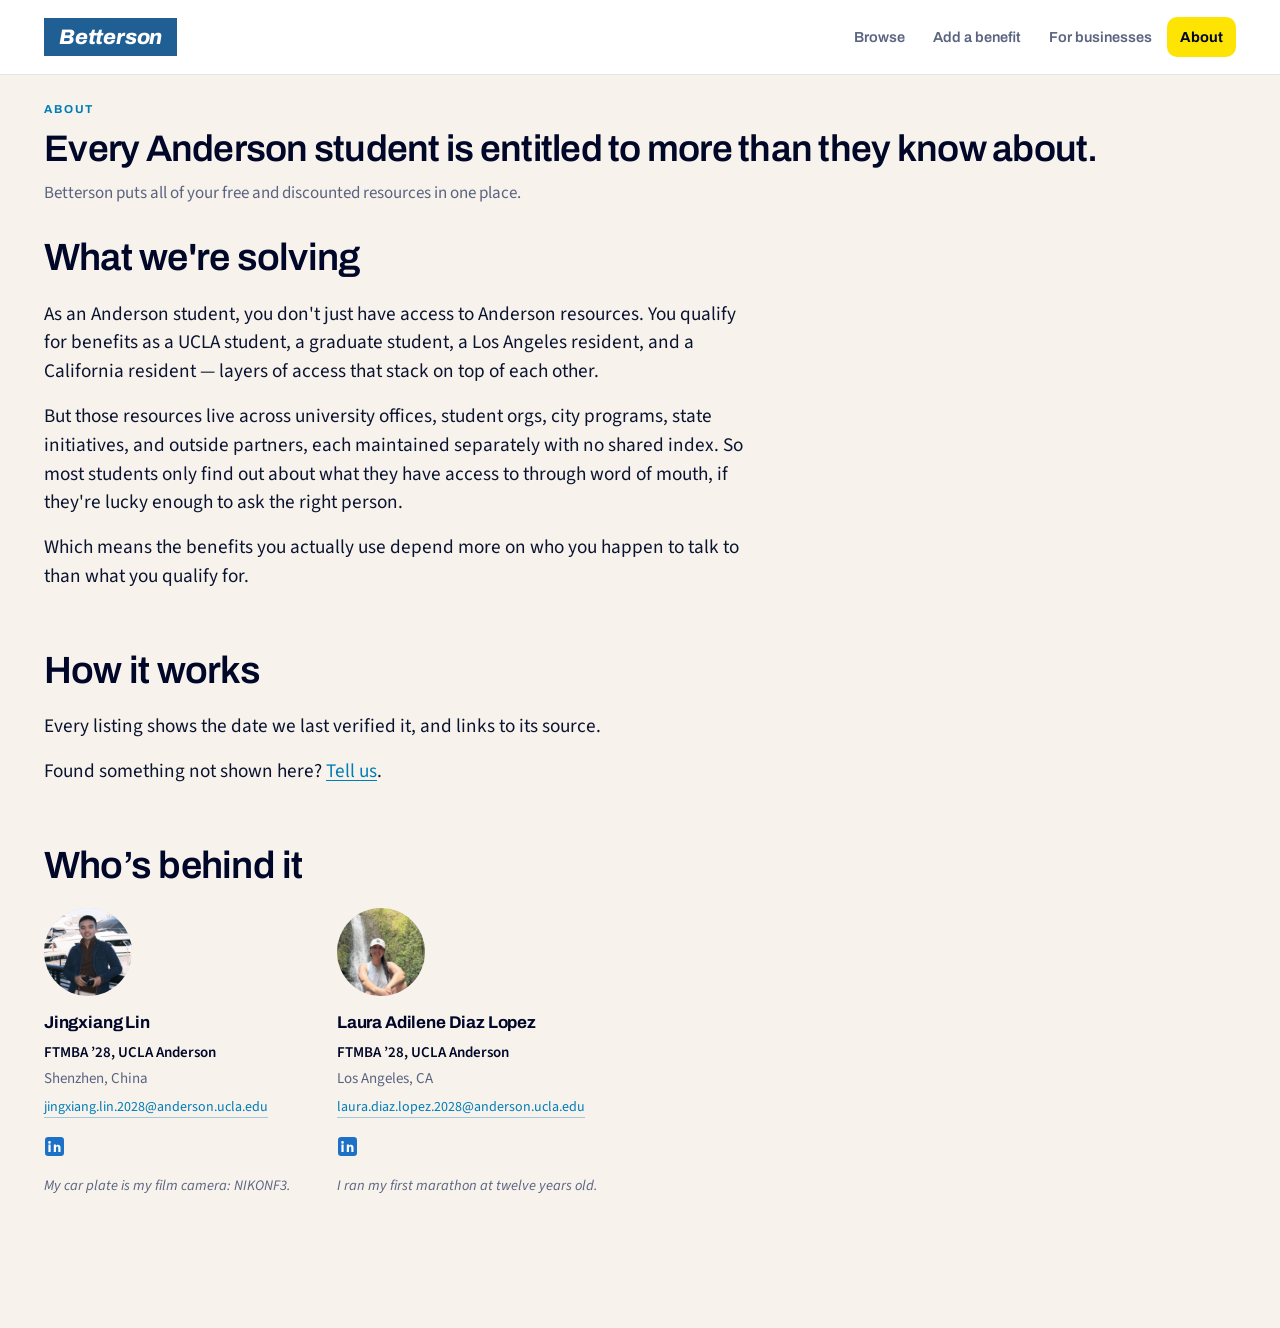
==== commit 042a48c2: "Match About's section headings to each other All three now sit at 38px on one line. Matching the siz" ====
--- a/about.html
+++ b/about.html
@@ -30,22 +30,22 @@
     <p class="lede">Betterson puts all of your free and discounted resources in one place.</p>
   </div>
 
-  <div class="page">
-    <section class="section wide solving">
+  <div class="page essay">
+    <section class="section wide">
       <h2>What we're solving</h2>
       <p class="pull">As an Anderson student, you don't just have access to Anderson resources. You qualify for benefits as a UCLA student, a graduate student, a Los Angeles resident, and a California resident — layers of access that stack on top of each other.</p>
       <p class="pull">But those resources live across university offices, student orgs, city programs, state initiatives, and outside partners, each maintained separately with no shared index. So most students only find out about what they have access to through word of mouth, if they're lucky enough to ask the right person.</p>
       <p class="pull">Which means the benefits you actually use depend more on who you happen to talk to than what you qualify for.</p>
     </section>
 
-    <section class="section">
+    <section class="section wide">
       <h2>How it works</h2>
       <p class="pull">Every listing shows the date we last verified it, and links to its source.</p>
       <p class="pull">Found something not shown here? <a href="add.html">Tell us</a>.</p>
     </section>
 
-    <section class="section">
-      <h2>Who's behind it</h2>
+    <section class="section wide">
+      <h2>Who&rsquo;s behind it</h2>
       <div class="teamgrid">
         <article class="member">
           <span class="avatar" data-initials="JL"><img src="img/team/jingxiang.jpg" alt="" onerror="this.remove()"></span>
--- a/css/styles.css
+++ b/css/styles.css
@@ -459,14 +459,20 @@
 .member .mlinks a:focus-visible{outline:2px solid var(--blue-bright);outline-offset:2px}
 .member .fact{margin-top:10px;font-size:14.5px;color:var(--ink-soft);font-style:italic}
 
-/* The argument the whole site rests on, so it gets the page rather than
-   sharing a row with a 236px heading column like the sections beneath it.
-   Set in type, not in a panel — the boxes that used to sit here were the
-   reason this page led with decoration instead of the point. */
-.solving{margin-bottom:58px}
-.solving > h2{font-size:clamp(27px,3.4vw,38px);margin-bottom:20px}
-.solving p.pull{font-size:clamp(18px,1.5vw,20.5px);line-height:1.5;max-width:70ch}
-.solving p.pull + p.pull{margin-top:16px}
+/* About reads as one continuous argument, so its sections share a heading size
+   and a measure and stack straight down the page. They opt out of the 236px
+   heading column the other content pages use — it can't hold type this large
+   without breaking three words across three lines. Set in type, not in panels:
+   the stat boxes that used to open this page were the reason it led with
+   decoration instead of the point. */
+.essay .section{margin-bottom:58px}
+.essay .section > h2{font-size:clamp(27px,3.4vw,38px);margin-bottom:20px}
+.essay p.pull{font-size:clamp(18px,1.5vw,20.5px);line-height:1.5;max-width:70ch}
+.essay p.pull + p.pull{margin-top:16px}
+/* Full width, auto-fill opened four columns for two people and left half the
+   row empty. Cap the grid instead of stretching the cards — a profile at
+   500px wide is a banner, not a profile. A third person wraps to a new row. */
+.essay .teamgrid{max-width:560px}
 
 .minigrid{display:grid;grid-template-columns:repeat(auto-fill,minmax(232px,1fr));gap:14px}
 /* The option worth leading with, marked rather than boxed off on its own. */
